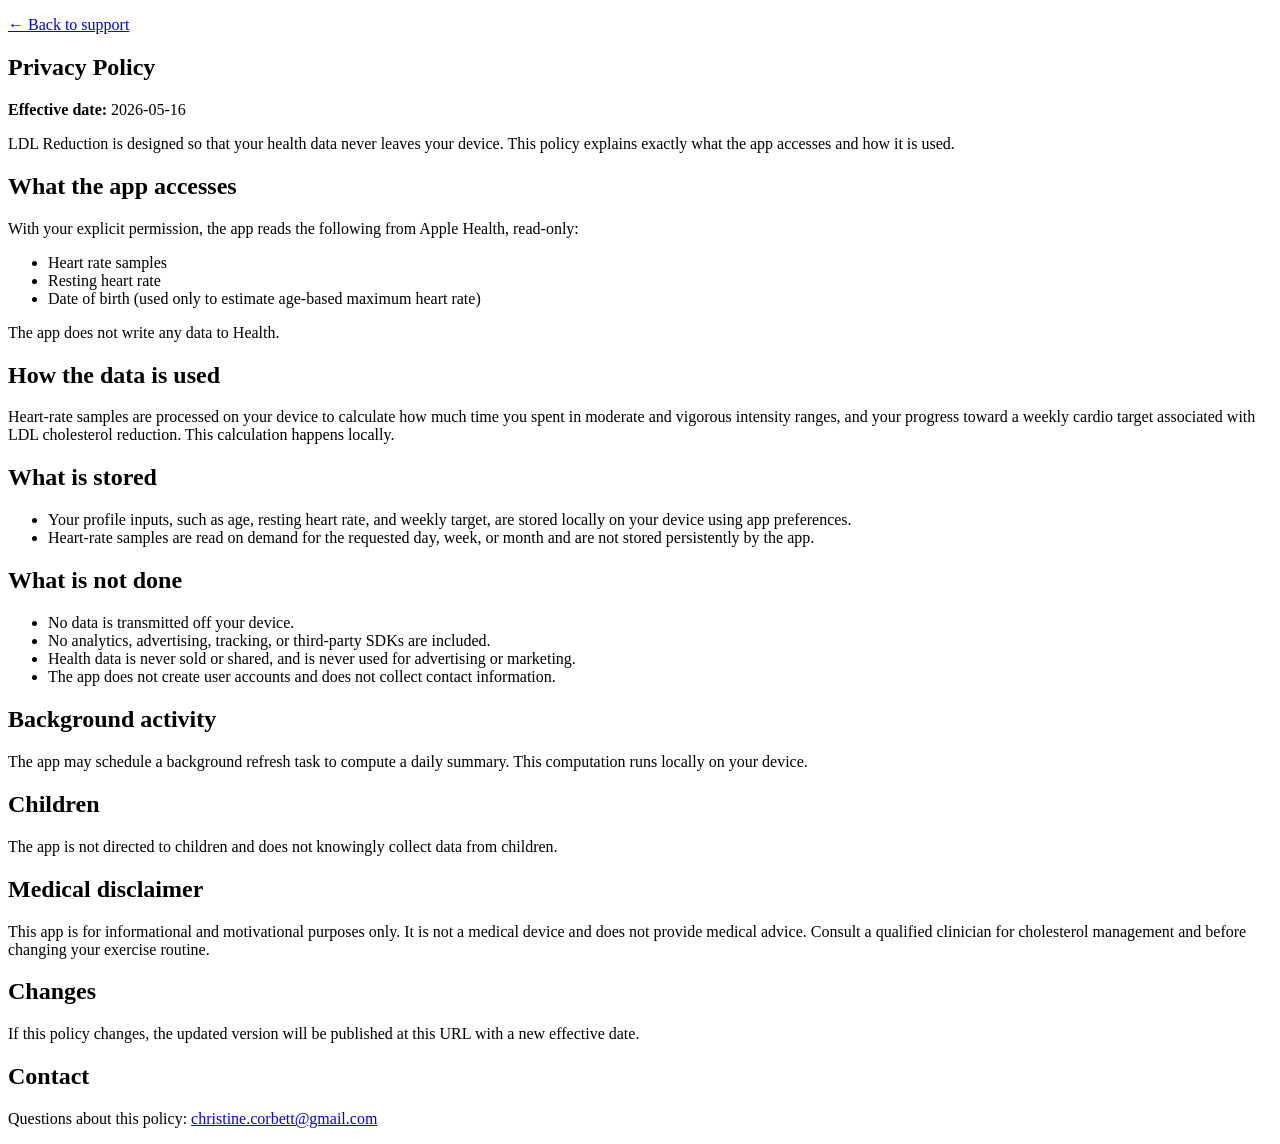
==== privacy.html @ a2bb3545 "Add privacy.html" ====
<!doctype html>
<html lang="en">
<head>
  <meta charset="utf-8">
  <meta name="viewport" content="width=device-width, initial-scale=1">
  <title>LDL Reduction Privacy Policy</title>
  <meta name="description" content="Privacy policy for the LDL Reduction iPhone app.">
  <link rel="preconnect" href="https://fonts.googleapis.com">
  <link rel="preconnect" href="https://fonts.gstatic.com" crossorigin>
  <link href="https://fonts.googleapis.com/css2?family=Inter:wght@400;500;600;700;800&display=swap" rel="stylesheet">
  <link rel="stylesheet" href="styles.css">
</head>
<body>
  <main class="shell narrow">
    <section class="card prose">
      <p><a href="index.html">← Back to support</a></p>
      <h1>Privacy Policy</h1>
      <p><strong>Effective date:</strong> 2026-05-16</p>
      <p>LDL Reduction is designed so that your health data never leaves your device. This policy explains exactly what the app accesses and how it is used.</p>

      <h2>What the app accesses</h2>
      <p>With your explicit permission, the app reads the following from Apple Health, read-only:</p>
      <ul>
        <li>Heart rate samples</li>
        <li>Resting heart rate</li>
        <li>Date of birth (used only to estimate age-based maximum heart rate)</li>
      </ul>
      <p>The app does not write any data to Health.</p>

      <h2>How the data is used</h2>
      <p>Heart-rate samples are processed on your device to calculate how much time you spent in moderate and vigorous intensity ranges, and your progress toward a weekly cardio target associated with LDL cholesterol reduction. This calculation happens locally.</p>

      <h2>What is stored</h2>
      <ul>
        <li>Your profile inputs, such as age, resting heart rate, and weekly target, are stored locally on your device using app preferences.</li>
        <li>Heart-rate samples are read on demand for the requested day, week, or month and are not stored persistently by the app.</li>
      </ul>

      <h2>What is not done</h2>
      <ul>
        <li>No data is transmitted off your device.</li>
        <li>No analytics, advertising, tracking, or third-party SDKs are included.</li>
        <li>Health data is never sold or shared, and is never used for advertising or marketing.</li>
        <li>The app does not create user accounts and does not collect contact information.</li>
      </ul>

      <h2>Background activity</h2>
      <p>The app may schedule a background refresh task to compute a daily summary. This computation runs locally on your device.</p>

      <h2>Children</h2>
      <p>The app is not directed to children and does not knowingly collect data from children.</p>

      <h2>Medical disclaimer</h2>
      <p>This app is for informational and motivational purposes only. It is not a medical device and does not provide medical advice. Consult a qualified clinician for cholesterol management and before changing your exercise routine.</p>

      <h2>Changes</h2>
      <p>If this policy changes, the updated version will be published at this URL with a new effective date.</p>

      <h2>Contact</h2>
      <p>Questions about this policy: <a href="mailto:christine.corbett@gmail.com">christine.corbett@gmail.com</a></p>
    </section>
  </main>
</body>
</html>
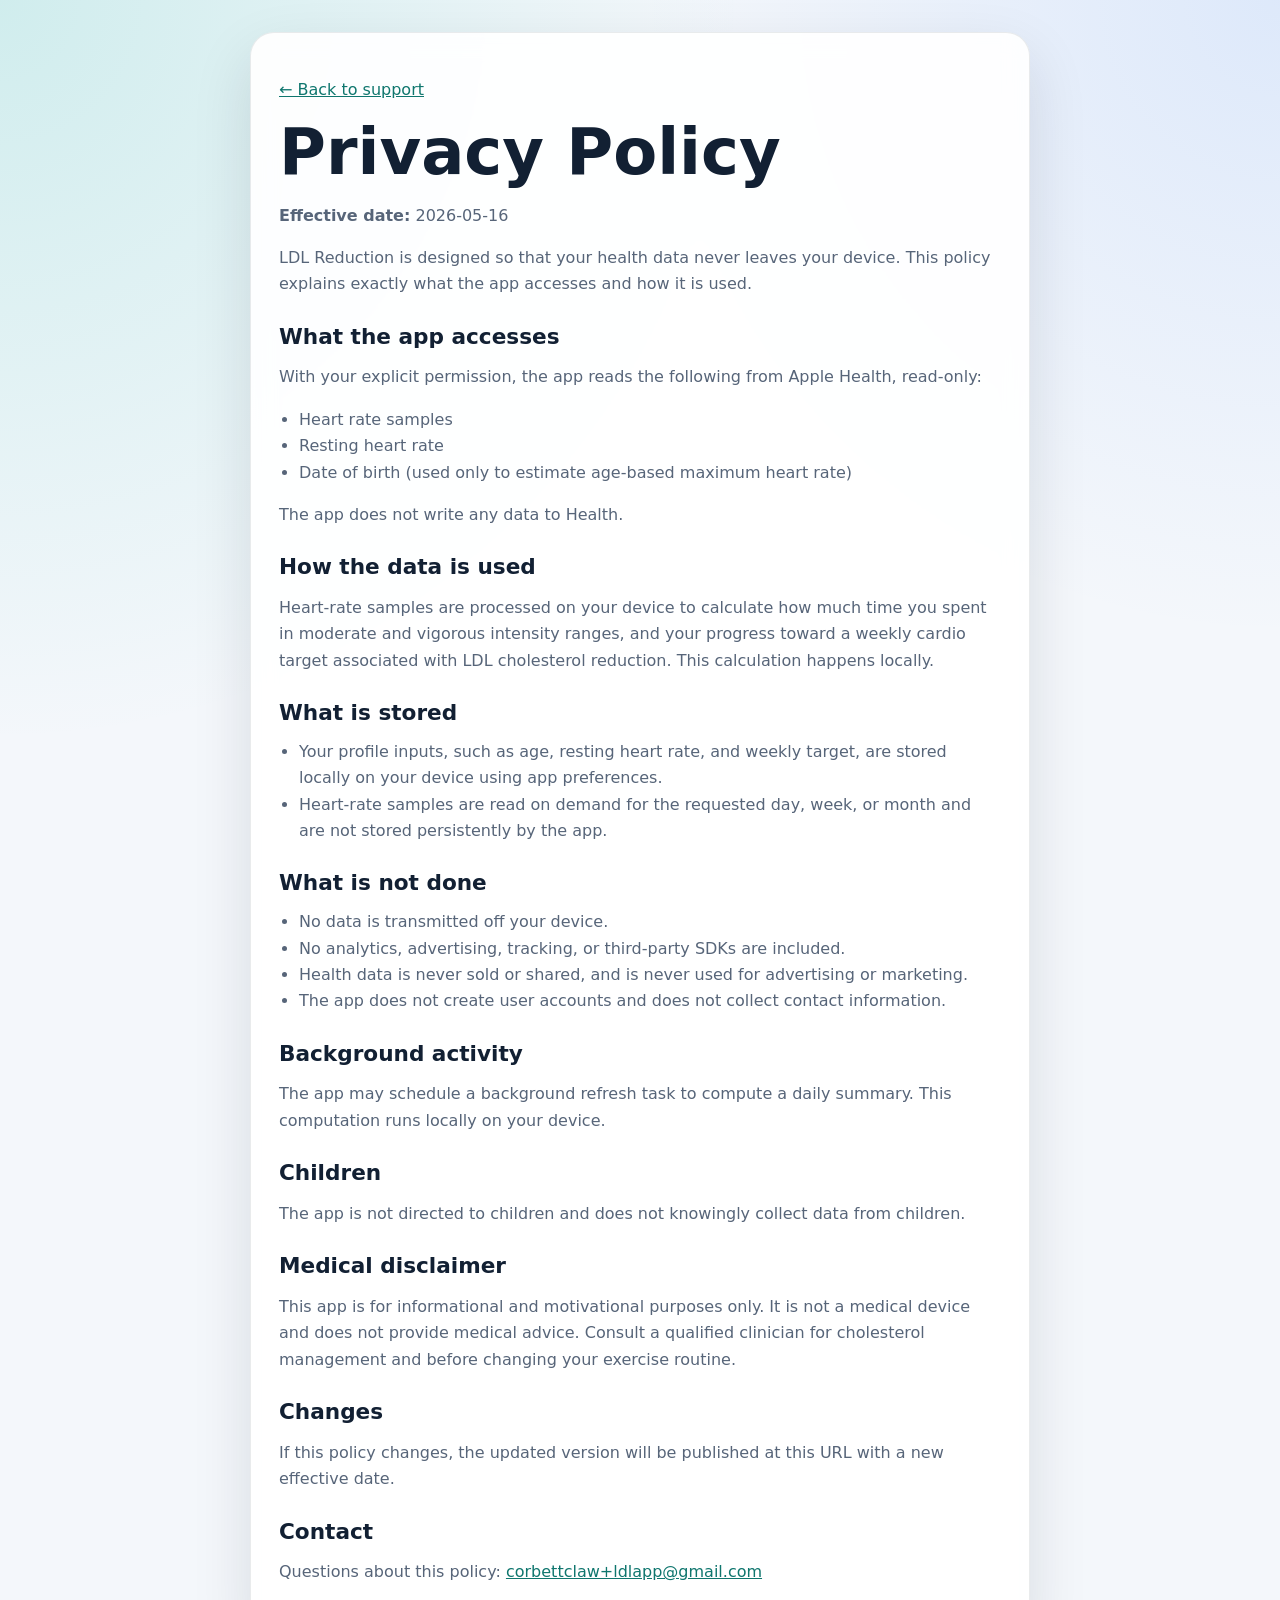
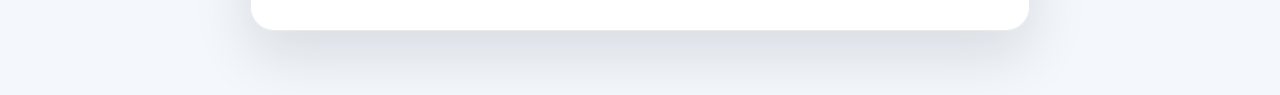
==== commit 31ff7ebf: "Update support email in privacy.html" ====
--- a/privacy.html
+++ b/privacy.html
@@ -57,7 +57,7 @@
       <p>If this policy changes, the updated version will be published at this URL with a new effective date.</p>
 
       <h2>Contact</h2>
-      <p>Questions about this policy: <a href="mailto:christine.corbett@gmail.com">christine.corbett@gmail.com</a></p>
+      <p>Questions about this policy: <a href="mailto:corbettclaw+ldlapp@gmail.com">corbettclaw+ldlapp@gmail.com</a></p>
     </section>
   </main>
 </body>
--- a/styles.css
+++ b/styles.css
@@ -0,0 +1,122 @@
+:root {
+  color-scheme: light;
+  --bg: #f4f7fb;
+  --card: rgba(255,255,255,0.92);
+  --text: #122033;
+  --muted: #576579;
+  --line: rgba(18,32,51,0.09);
+  --accent: #0f766e;
+  --accent-2: #0ea5a3;
+  --shadow: 0 24px 60px rgba(15, 23, 42, 0.12);
+}
+* { box-sizing: border-box; }
+body {
+  margin: 0;
+  font-family: Inter, system-ui, sans-serif;
+  color: var(--text);
+  background:
+    radial-gradient(circle at top left, rgba(20,184,166,0.16), transparent 35%),
+    radial-gradient(circle at top right, rgba(59,130,246,0.12), transparent 30%),
+    var(--bg);
+}
+a { color: var(--accent); }
+.shell {
+  width: min(1120px, calc(100% - 32px));
+  margin: 0 auto;
+  padding: 32px 0 64px;
+}
+.shell.narrow { width: min(780px, calc(100% - 32px)); }
+.card {
+  background: var(--card);
+  border: 1px solid var(--line);
+  border-radius: 24px;
+  box-shadow: var(--shadow);
+  padding: 28px;
+  backdrop-filter: blur(12px);
+}
+.hero {
+  display: grid;
+  grid-template-columns: 1.2fr 0.9fr;
+  gap: 28px;
+  align-items: center;
+}
+.app-badge {
+  display: flex;
+  gap: 18px;
+  align-items: center;
+}
+.app-badge img {
+  width: 88px;
+  height: 88px;
+  border-radius: 20px;
+}
+.eyebrow {
+  margin: 0 0 6px;
+  color: var(--accent);
+  font-size: 0.85rem;
+  font-weight: 700;
+  text-transform: uppercase;
+  letter-spacing: 0.08em;
+}
+h1, h2 { line-height: 1.05; }
+h1 {
+  margin: 0;
+  font-size: clamp(2.4rem, 5vw, 4.4rem);
+}
+h2 {
+  margin: 0 0 14px;
+  font-size: 1.35rem;
+}
+.lede, li, p { color: var(--muted); line-height: 1.65; }
+.cta-row {
+  display: flex;
+  gap: 12px;
+  margin: 24px 0 12px;
+  flex-wrap: wrap;
+}
+.button {
+  display: inline-flex;
+  align-items: center;
+  justify-content: center;
+  min-height: 48px;
+  padding: 0 18px;
+  border-radius: 999px;
+  text-decoration: none;
+  font-weight: 700;
+}
+.button.primary {
+  background: linear-gradient(135deg, var(--accent), var(--accent-2));
+  color: white;
+}
+.button.secondary {
+  background: white;
+  border: 1px solid var(--line);
+  color: var(--text);
+}
+.fine-print {
+  font-size: 0.92rem;
+  margin: 0;
+}
+.hero-shot {
+  display: flex;
+  justify-content: center;
+}
+.hero-shot img {
+  width: min(100%, 320px);
+  border-radius: 30px;
+  border: 10px solid #101826;
+  box-shadow: 0 30px 70px rgba(15, 23, 42, 0.22);
+}
+.grid {
+  display: grid;
+  gap: 20px;
+  margin-top: 20px;
+}
+.two-up { grid-template-columns: repeat(2, minmax(0, 1fr)); }
+ul { padding-left: 20px; margin: 0; }
+.prose h1 { margin-top: 0; }
+.prose h2 { margin-top: 28px; }
+@media (max-width: 860px) {
+  .hero, .two-up { grid-template-columns: 1fr; }
+  .app-badge { align-items: flex-start; }
+}
